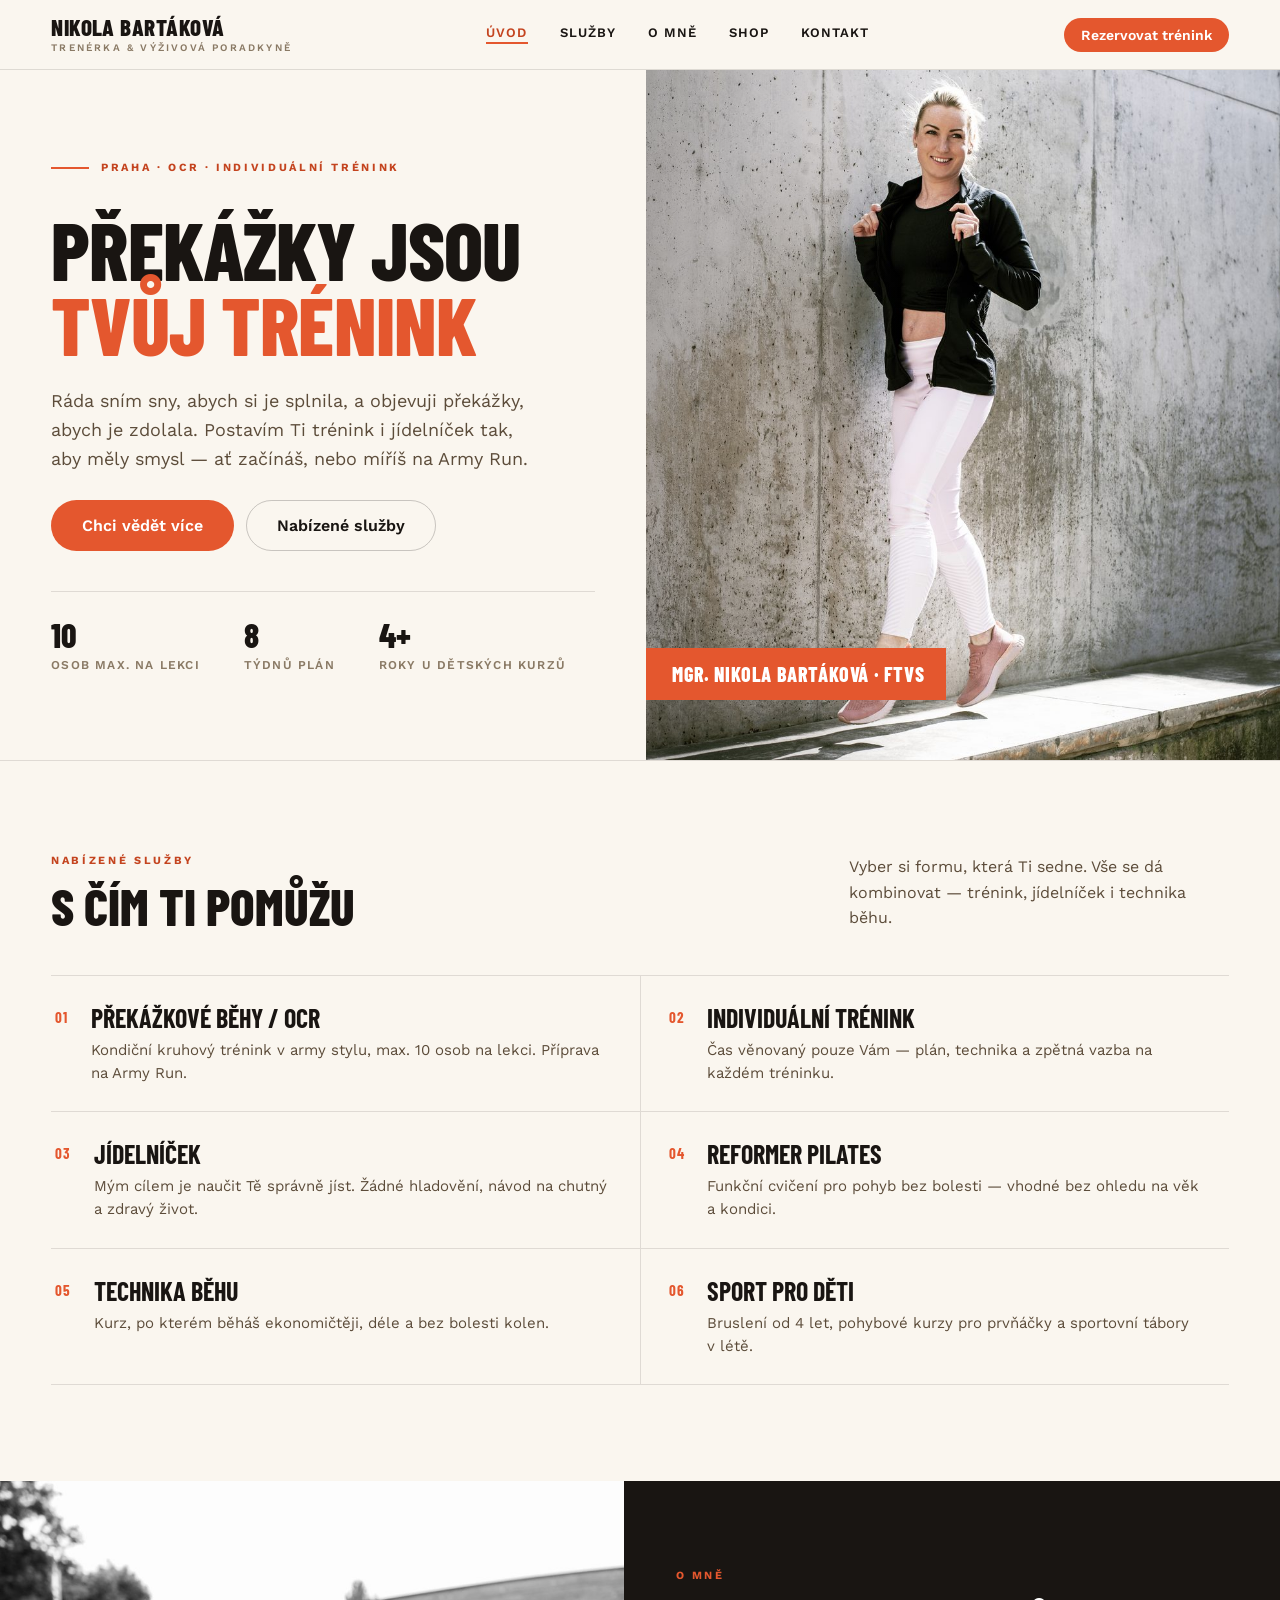
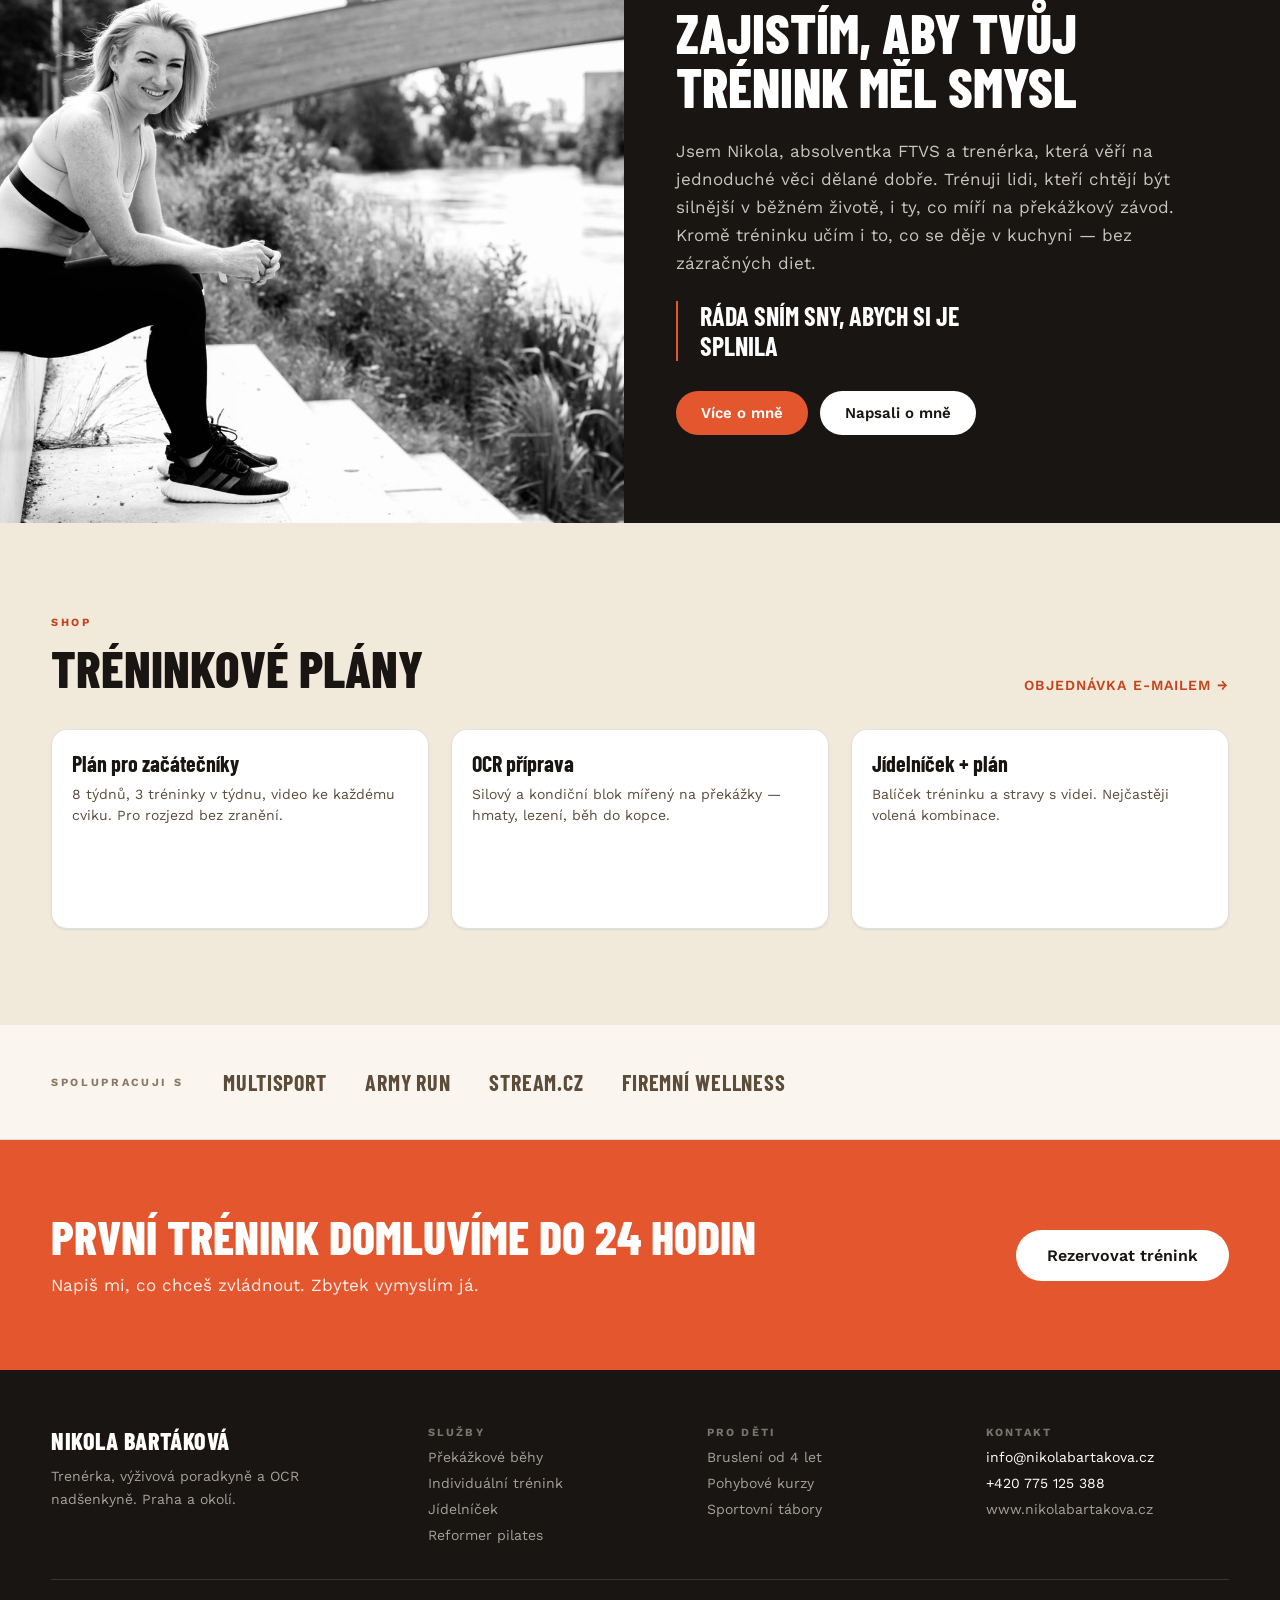
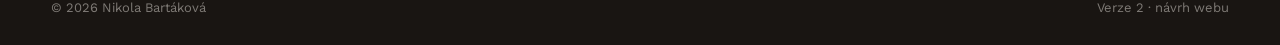
==== nikola/index.html @ 031eb342 "Add Nikola Bartáková website v2 landing page Codes the "Website v2" design from the Nikola Bartáková" ====
<!DOCTYPE html>
<html lang="cs">
  <head>
    <meta charset="utf-8" />
    <meta name="viewport" content="width=device-width, initial-scale=1" />
    <title>Nikola Bartáková — trenérka &amp; výživová poradkyně</title>
    <meta
      name="description"
      content="Trenérka a výživová poradkyně z Prahy. Individuální trénink, překážkové běhy (OCR), jídelníček, reformer pilates, technika běhu a sport pro děti."
    />
    <meta name="theme-color" content="#faf6ef" />

    <meta property="og:type" content="website" />
    <meta
      property="og:title"
      content="Nikola Bartáková — trenérka &amp; výživová poradkyně"
    />
    <meta
      property="og:description"
      content="Překážky jsou tvůj trénink. Postavím Ti trénink i jídelníček tak, aby měly smysl."
    />
    <meta property="og:image" content="images/hero.jpg" />
    <meta property="og:locale" content="cs_CZ" />

    <link
      rel="icon"
      href="data:image/svg+xml,%3Csvg xmlns='http://www.w3.org/2000/svg' viewBox='0 0 100 100'%3E%3Crect width='100' height='100' fill='%23faf6ef'/%3E%3Ctext x='50' y='62' text-anchor='middle' font-family='sans-serif' font-weight='800' font-size='34' fill='%23e4572e'%3ENB%3C/text%3E%3C/svg%3E"
    />

    <link rel="preconnect" href="https://fonts.googleapis.com" />
    <link rel="preconnect" href="https://fonts.gstatic.com" crossorigin />
    <link
      rel="stylesheet"
      href="https://fonts.googleapis.com/css2?family=Barlow+Condensed:wght@600;700;800&amp;family=Work+Sans:wght@400;500;600;700&amp;display=swap"
    />
    <link rel="stylesheet" href="styles.css" />
  </head>
  <body>
    <a class="skip-link" href="#obsah">Přeskočit na obsah</a>

    <header class="site-header">
      <a class="brand" href="#uvod">
        <span class="brand__name">Nikola Bartáková</span>
        <span class="brand__role">Trenérka &amp; výživová poradkyně</span>
      </a>

      <button
        class="nav-toggle"
        type="button"
        aria-expanded="false"
        aria-controls="hlavni-navigace"
      >
        <span></span>
        <span></span>
        <span></span>
        <span class="visually-hidden">Menu</span>
      </button>

      <nav class="main-nav" id="hlavni-navigace" aria-label="Hlavní navigace">
        <a href="#uvod" class="is-active">Úvod</a>
        <a href="#sluzby">Služby</a>
        <a href="#o-mne">O mně</a>
        <a href="#shop">Shop</a>
        <a href="#kontakt">Kontakt</a>
      </nav>

      <a class="btn btn--primary btn--sm" href="mailto:info@nikolabartakova.cz?subject=Rezervace%20tréninku"
        >Rezervovat trénink</a
      >
    </header>

    <main id="obsah">
      <section class="hero" id="uvod">
        <div class="hero__content">
          <p class="hero__kicker eyebrow">Praha · OCR · individuální trénink</p>

          <h1 class="hero__title">
            Překážky jsou<br /><em>tvůj trénink</em>
          </h1>

          <p class="hero__lead">
            Ráda sním sny, abych si je splnila, a objevuji překážky, abych je
            zdolala. Postavím Ti trénink i jídelníček tak, aby měly smysl — ať
            začínáš, nebo míříš na Army Run.
          </p>

          <div class="hero__actions">
            <a class="btn btn--primary btn--lg" href="#sluzby">Chci vědět více</a>
            <a class="btn btn--secondary btn--lg" href="#sluzby">Nabízené služby</a>
          </div>

          <ul class="hero__stats">
            <li class="stat">
              <span class="stat__value">10</span>
              <span class="stat__label">osob max. na lekci</span>
            </li>
            <li class="stat">
              <span class="stat__value">8</span>
              <span class="stat__label">týdnů plán</span>
            </li>
            <li class="stat">
              <span class="stat__value">4+</span>
              <span class="stat__label">roky u dětských kurzů</span>
            </li>
          </ul>
        </div>

        <div class="hero__media">
          <img
            src="images/hero.jpg"
            alt="Nikola Bartáková ve sportovním oblečení opřená o betonovou zeď"
            width="1600"
            height="1068"
            fetchpriority="high"
          />
          <p class="hero__badge">Mgr. Nikola Bartáková · FTVS</p>
        </div>
      </section>

      <section class="services" id="sluzby">
        <div class="section-head">
          <div>
            <span class="eyebrow">Nabízené služby</span>
            <h2 class="section-title">S čím Ti pomůžu</h2>
          </div>
          <p class="section-head__note">
            Vyber si formu, která Ti sedne. Vše se dá kombinovat — trénink,
            jídelníček i technika běhu.
          </p>
        </div>

        <div class="services__grid">
          <article class="service">
            <span class="service__number" aria-hidden="true">01</span>
            <div>
              <h3 class="service__title">Překážkové běhy / OCR</h3>
              <p class="service__desc">
                Kondiční kruhový trénink v army stylu, max. 10 osob na lekci.
                Příprava na Army Run.
              </p>
            </div>
          </article>

          <article class="service">
            <span class="service__number" aria-hidden="true">02</span>
            <div>
              <h3 class="service__title">Individuální trénink</h3>
              <p class="service__desc">
                Čas věnovaný pouze Vám — plán, technika a zpětná vazba na každém
                tréninku.
              </p>
            </div>
          </article>

          <article class="service">
            <span class="service__number" aria-hidden="true">03</span>
            <div>
              <h3 class="service__title">Jídelníček</h3>
              <p class="service__desc">
                Mým cílem je naučit Tě správně jíst. Žádné hladovění, návod na
                chutný a zdravý život.
              </p>
            </div>
          </article>

          <article class="service">
            <span class="service__number" aria-hidden="true">04</span>
            <div>
              <h3 class="service__title">Reformer pilates</h3>
              <p class="service__desc">
                Funkční cvičení pro pohyb bez bolesti — vhodné bez ohledu na věk
                a kondici.
              </p>
            </div>
          </article>

          <article class="service">
            <span class="service__number" aria-hidden="true">05</span>
            <div>
              <h3 class="service__title">Technika běhu</h3>
              <p class="service__desc">
                Kurz, po kterém běháš ekonomičtěji, déle a bez bolesti kolen.
              </p>
            </div>
          </article>

          <article class="service">
            <span class="service__number" aria-hidden="true">06</span>
            <div>
              <h3 class="service__title">Sport pro děti</h3>
              <p class="service__desc">
                Bruslení od 4 let, pohybové kurzy pro prvňáčky a sportovní
                tábory v létě.
              </p>
            </div>
          </article>
        </div>
      </section>

      <section class="about" id="o-mne">
        <div class="about__media">
          <img
            src="images/about.jpg"
            alt="Nikola Bartáková sedící na břehu řeky"
            width="1600"
            height="1067"
            loading="lazy"
          />
        </div>

        <div class="about__content">
          <span class="eyebrow">O mně</span>
          <h2 class="about__title">Zajistím, aby Tvůj trénink měl smysl</h2>
          <p class="about__text">
            Jsem Nikola, absolventka FTVS a trenérka, která věří na jednoduché
            věci dělané dobře. Trénuji lidi, kteří chtějí být silnější v běžném
            životě, i ty, co míří na překážkový závod. Kromě tréninku učím i to,
            co se děje v kuchyni — bez zázračných diet.
          </p>
          <blockquote class="about__quote">
            Ráda sním sny, abych si je splnila
          </blockquote>
          <div class="about__actions">
            <a class="btn btn--primary btn--md" href="#kontakt">Více o mně</a>
            <a class="btn btn--inverse btn--md" href="#kontakt">Napsali o mně</a>
          </div>
        </div>
      </section>

      <section class="shop" id="shop">
        <div class="section-head">
          <div>
            <span class="eyebrow">Shop</span>
            <h2 class="section-title">Tréninkové plány</h2>
          </div>
          <a
            class="shop__link"
            href="mailto:info@nikolabartakova.cz?subject=Objednávka%20tréninkového%20plánu"
            >Objednávka e-mailem →</a
          >
        </div>

        <div class="shop__grid">
          <article class="card">
            <h3 class="card__title">Plán pro začátečníky</h3>
            <p class="card__desc">
              8 týdnů, 3 tréninky v týdnu, video ke každému cviku. Pro rozjezd
              bez zranění.
            </p>
          </article>

          <article class="card">
            <h3 class="card__title">OCR příprava</h3>
            <p class="card__desc">
              Silový a kondiční blok mířený na překážky — hmaty, lezení, běh do
              kopce.
            </p>
          </article>

          <article class="card">
            <h3 class="card__title">Jídelníček + plán</h3>
            <p class="card__desc">
              Balíček tréninku a stravy s videi. Nejčastěji volená kombinace.
            </p>
          </article>
        </div>
      </section>

      <section class="partners" aria-label="Spolupráce">
        <span class="eyebrow">Spolupracuji s</span>
        <ul class="partners__list">
          <li>Multisport</li>
          <li>Army Run</li>
          <li>Stream.cz</li>
          <li>Firemní wellness</li>
        </ul>
      </section>

      <section class="cta" id="kontakt">
        <div>
          <h2 class="cta__title">První trénink domluvíme do 24 hodin</h2>
          <p class="cta__text">
            Napiš mi, co chceš zvládnout. Zbytek vymyslím já.
          </p>
        </div>
        <a
          class="btn btn--inverse btn--lg"
          href="mailto:info@nikolabartakova.cz?subject=Rezervace%20tréninku"
          >Rezervovat trénink</a
        >
      </section>
    </main>

    <footer class="site-footer">
      <div class="site-footer__top">
        <div>
          <div class="site-footer__brand">Nikola Bartáková</div>
          <p class="site-footer__tagline">
            Trenérka, výživová poradkyně a OCR nadšenkyně. Praha a okolí.
          </p>
        </div>

        <div class="site-footer__col">
          <h3>Služby</h3>
          <ul>
            <li><a href="#sluzby">Překážkové běhy</a></li>
            <li><a href="#sluzby">Individuální trénink</a></li>
            <li><a href="#sluzby">Jídelníček</a></li>
            <li><a href="#sluzby">Reformer pilates</a></li>
          </ul>
        </div>

        <div class="site-footer__col">
          <h3>Pro děti</h3>
          <ul>
            <li><a href="#sluzby">Bruslení od 4 let</a></li>
            <li><a href="#sluzby">Pohybové kurzy</a></li>
            <li><a href="#sluzby">Sportovní tábory</a></li>
          </ul>
        </div>

        <div class="site-footer__col">
          <h3>Kontakt</h3>
          <ul>
            <li>
              <a class="is-strong" href="mailto:info@nikolabartakova.cz"
                >info@nikolabartakova.cz</a
              >
            </li>
            <li>
              <a class="is-strong" href="tel:+420775125388">+420 775 125 388</a>
            </li>
            <li>
              <a href="https://www.nikolabartakova.cz"
                >www.nikolabartakova.cz</a
              >
            </li>
          </ul>
        </div>
      </div>

      <div class="site-footer__bottom">
        <span>© 2026 Nikola Bartáková</span>
        <span>Verze 2 · návrh webu</span>
      </div>
    </footer>

    <script>
      // Mobilní menu
      const toggle = document.querySelector(".nav-toggle");
      const nav = document.querySelector(".main-nav");

      toggle.addEventListener("click", () => {
        const open = toggle.getAttribute("aria-expanded") === "true";
        toggle.setAttribute("aria-expanded", String(!open));
        nav.classList.toggle("is-open", !open);
      });

      // Po kliknutí na odkaz menu zavřeme
      nav.addEventListener("click", (e) => {
        if (e.target.tagName === "A") {
          toggle.setAttribute("aria-expanded", "false");
          nav.classList.remove("is-open");
        }
      });

      // Zvýraznění aktivní položky navigace podle scrollu
      const links = Array.from(nav.querySelectorAll("a"));
      const sections = links
        .map((link) => document.querySelector(link.getAttribute("href")))
        .filter(Boolean);

      if ("IntersectionObserver" in window && sections.length) {
        const observer = new IntersectionObserver(
          (entries) => {
            entries.forEach((entry) => {
              if (!entry.isIntersecting) return;
              links.forEach((link) =>
                link.classList.toggle(
                  "is-active",
                  link.getAttribute("href") === "#" + entry.target.id
                )
              );
            });
          },
          { rootMargin: "-45% 0px -50% 0px" }
        );

        sections.forEach((section) => observer.observe(section));
      }
    </script>
  </body>
</html>
---- nikola/styles.css ----
/* ==========================================================================
   Nikola Bartáková — Website v2
   Design tokens převzaté z design systému "Nikola Bartáková Design System"
   ========================================================================== */

/* --- Tokens: barvy ------------------------------------------------------ */
:root {
  /* base palette */
  --ink-950: #191512;
  --ink-800: #33291f;
  --ink-600: #5c4c3a;
  --sand-100: #faf6ef;
  --sand-200: #f1e9d9;
  --sand-300: #e4d7bd;
  --ember-500: #e4572e;
  --ember-600: #c4441f;
  --ember-700: #9e3417;
  --ember-100: #fdeae1;
  --moss-500: #5f7350;
  --moss-600: #48583a;
  --moss-100: #e9efe2;
  --gold-500: #c99a3c;
  --gold-100: #f8ecd2;
  --white: #ffffff;
  --success: #4d7c3f;
  --danger: #b8402a;
  --warning: #c9862f;

  /* semantic aliases */
  --bg-page: var(--sand-100);
  --bg-page-alt: var(--sand-200);
  --bg-inverse: var(--ink-950);
  --surface-card: var(--white);
  --surface-card-alt: var(--sand-200);
  --surface-sunken: var(--sand-300);
  --text-primary: var(--ink-950);
  --text-secondary: var(--ink-600);
  --text-inverse: var(--sand-100);
  --text-muted: #8a7a65;
  --border-default: rgba(25, 21, 18, 0.12);
  --border-strong: rgba(25, 21, 18, 0.22);
  --accent-primary: var(--ember-500);
  --accent-primary-hover: var(--ember-600);
  --accent-primary-active: var(--ember-700);
  --accent-secondary: var(--moss-500);
  --accent-tertiary: var(--gold-500);
  --focus-ring: var(--ember-500);
}

/* --- Tokens: typografie ------------------------------------------------- */
:root {
  --font-display: "Barlow Condensed", system-ui, sans-serif;
  --font-body: "Work Sans", system-ui, sans-serif;

  --text-display-xl: 5rem;
  --text-display-l: 3.4rem;
  --text-display-m: 2.4rem;
  --text-heading-l: 1.75rem;
  --text-heading-m: 1.375rem;
  --text-heading-s: 1.125rem;
  --text-body-l: 1.125rem;
  --text-body-m: 1rem;
  --text-body-s: 0.875rem;
  --text-caption: 0.75rem;

  --lh-tight: 1.05;
  --lh-snug: 1.25;
  --lh-normal: 1.5;
  --lh-relaxed: 1.65;

  --tracking-display: 0.01em;
  --tracking-caps: 0.08em;
}

/* --- Tokens: spacing ---------------------------------------------------- */
:root {
  --space-1: 4px;
  --space-2: 8px;
  --space-3: 12px;
  --space-4: 16px;
  --space-5: 20px;
  --space-6: 24px;
  --space-8: 32px;
  --space-10: 40px;
  --space-12: 48px;
  --space-16: 64px;
  --space-20: 80px;
  --space-24: 96px;
  --space-32: 128px;

  --container-max: 1200px;
  --radius-s: 6px;
  --radius-m: 10px;
  --radius-l: 16px;
  --radius-pill: 999px;
}

/* --- Tokens: efekty ----------------------------------------------------- */
:root {
  --shadow-s: 0 1px 2px rgba(25, 21, 18, 0.08);
  --shadow-m: 0 4px 16px rgba(25, 21, 18, 0.1);
  --shadow-l: 0 12px 32px rgba(25, 21, 18, 0.14);
  --shadow-inset: inset 0 1px 3px rgba(25, 21, 18, 0.12);

  --ease-standard: cubic-bezier(0.4, 0, 0.2, 1);
  --ease-out: cubic-bezier(0.16, 1, 0.3, 1);
  --duration-fast: 120ms;
  --duration-normal: 200ms;
  --duration-slow: 320ms;

  /* vodorovné odsazení sekcí — v návrhu 56px, fluidně na malých displejích */
  --page-x: clamp(20px, 4vw, 56px);
}

/* --- Base --------------------------------------------------------------- */
*,
*::before,
*::after {
  box-sizing: border-box;
}

html {
  scroll-behavior: smooth;
  /* aby kotvy neskončily pod sticky hlavičkou */
  scroll-padding-top: 88px;
}

body {
  margin: 0;
  font-family: var(--font-body);
  color: var(--text-primary);
  background: var(--bg-page);
  overflow-x: hidden;
  -webkit-font-smoothing: antialiased;
}

img {
  max-width: 100%;
  display: block;
}

a {
  color: var(--accent-primary-hover);
  text-decoration: none;
}

a:hover {
  color: var(--accent-primary-active);
}

:focus-visible {
  outline: 2px solid var(--focus-ring);
  outline-offset: 3px;
  border-radius: var(--radius-s);
}

.skip-link {
  position: absolute;
  left: -9999px;
  top: 0;
  z-index: 100;
  background: var(--ember-500);
  color: #fff;
  padding: 10px 18px;
  font-size: var(--text-body-s);
  font-weight: 600;
}

.skip-link:focus {
  left: var(--page-x);
  top: 10px;
  color: #fff;
}

.visually-hidden {
  position: absolute;
  width: 1px;
  height: 1px;
  padding: 0;
  margin: -1px;
  overflow: hidden;
  clip: rect(0 0 0 0);
  white-space: nowrap;
  border: 0;
}

/* --- Opakující se typografické prvky ------------------------------------ */
.eyebrow {
  font-size: 11px;
  font-weight: 700;
  letter-spacing: 0.24em;
  text-transform: uppercase;
  color: var(--ember-600);
}

.section-title {
  font-family: var(--font-display);
  font-weight: 800;
  line-height: 1;
  text-transform: uppercase;
  margin: 12px 0 0;
  font-size: clamp(2.1rem, 4.4vw, 3.2rem);
}

.section-head {
  display: flex;
  align-items: flex-end;
  justify-content: space-between;
  gap: 32px;
  margin-bottom: 44px;
}

.section-head__note {
  font-size: 16px;
  line-height: 1.6;
  color: var(--text-secondary);
  max-width: 38ch;
  margin: 0;
}

/* --- Tlačítka (DS komponenta Button) ------------------------------------ */
.btn {
  font-family: var(--font-body);
  font-weight: 600;
  border-radius: var(--radius-pill);
  border: 1.5px solid transparent;
  cursor: pointer;
  display: inline-flex;
  align-items: center;
  justify-content: center;
  gap: 8px;
  text-align: center;
  transition: background var(--duration-fast) var(--ease-standard),
    color var(--duration-fast) var(--ease-standard),
    transform var(--duration-fast) var(--ease-standard);
}

.btn--sm {
  padding: 8px 16px;
  font-size: 14px;
}

.btn--md {
  padding: 12px 24px;
  font-size: 15px;
}

.btn--lg {
  padding: 15px 30px;
  font-size: 16px;
}

.btn--primary {
  background: var(--accent-primary);
  color: #fff;
}

.btn--primary:hover {
  background: var(--accent-primary-hover);
  color: #fff;
}

.btn--secondary {
  background: transparent;
  color: var(--text-primary);
  border-color: var(--border-strong);
}

.btn--secondary:hover {
  background: var(--sand-200);
  color: var(--text-primary);
}

.btn--ghost {
  background: transparent;
  color: var(--accent-primary-hover);
}

.btn--ghost:hover {
  background: var(--ember-100);
}

.btn--inverse {
  background: #fff;
  color: var(--ink-950);
}

.btn--inverse:hover {
  background: var(--sand-200);
  color: var(--ink-950);
}

/* --- Hlavička ----------------------------------------------------------- */
.site-header {
  position: sticky;
  top: 0;
  z-index: 30;
  background: rgba(250, 246, 239, 0.92);
  backdrop-filter: blur(8px);
  border-bottom: 1px solid var(--border-default);
  display: flex;
  align-items: center;
  justify-content: space-between;
  gap: 24px;
  padding: 16px var(--page-x);
}

.brand {
  display: flex;
  flex-direction: column;
  line-height: 1;
  color: var(--text-primary);
}

.brand:hover {
  color: var(--text-primary);
}

.brand__name {
  font-family: var(--font-display);
  font-weight: 800;
  font-size: 23px;
  text-transform: uppercase;
  letter-spacing: 0.02em;
}

.brand__role {
  font-size: 10px;
  font-weight: 600;
  letter-spacing: 0.22em;
  text-transform: uppercase;
  color: var(--text-muted);
  margin-top: 4px;
}

.main-nav {
  display: flex;
  gap: 32px;
  align-items: center;
}

.main-nav a {
  font-size: 13px;
  font-weight: 600;
  text-transform: uppercase;
  letter-spacing: 0.08em;
  color: var(--text-primary);
  border-bottom: 2px solid transparent;
  padding-bottom: 2px;
  transition: color var(--duration-fast) var(--ease-standard),
    border-color var(--duration-fast) var(--ease-standard);
}

.main-nav a:hover,
.main-nav a.is-active {
  color: var(--ember-600);
  border-bottom-color: var(--ember-500);
}

.nav-toggle {
  display: none;
  flex-direction: column;
  justify-content: center;
  gap: 5px;
  width: 42px;
  height: 36px;
  padding: 0;
  background: transparent;
  border: 1.5px solid var(--border-strong);
  border-radius: var(--radius-s);
  cursor: pointer;
}

.nav-toggle span {
  display: block;
  width: 18px;
  height: 2px;
  margin: 0 auto;
  background: var(--text-primary);
  transition: transform var(--duration-fast) var(--ease-standard),
    opacity var(--duration-fast) var(--ease-standard);
}

.nav-toggle[aria-expanded="true"] span:nth-child(1) {
  transform: translateY(7px) rotate(45deg);
}

.nav-toggle[aria-expanded="true"] span:nth-child(2) {
  opacity: 0;
}

.nav-toggle[aria-expanded="true"] span:nth-child(3) {
  transform: translateY(-7px) rotate(-45deg);
}

/* --- Hero --------------------------------------------------------------- */
.hero {
  display: grid;
  grid-template-columns: 1.02fr 1fr;
  align-items: stretch;
  min-height: 660px;
  border-bottom: 1px solid var(--border-default);
}

.hero__content {
  display: flex;
  flex-direction: column;
  justify-content: center;
  gap: 26px;
  padding: 80px var(--page-x) 88px;
}

.hero__kicker {
  display: flex;
  align-items: center;
  gap: 12px;
}

.hero__kicker::before {
  content: "";
  width: 38px;
  height: 2px;
  background: var(--ember-500);
  flex: none;
}

.hero__title {
  font-family: var(--font-display);
  font-weight: 800;
  font-size: clamp(2.6rem, 6.4vw, 5.1rem);
  line-height: 0.92;
  letter-spacing: -0.01em;
  text-transform: uppercase;
  margin: 0;
  text-wrap: balance;
}

.hero__title em {
  font-style: normal;
  color: var(--ember-500);
}

.hero__lead {
  font-size: 18px;
  line-height: 1.6;
  color: var(--text-secondary);
  max-width: 44ch;
  margin: 0;
  text-wrap: pretty;
}

.hero__actions {
  display: flex;
  gap: 12px;
  flex-wrap: wrap;
}

.hero__stats {
  display: grid;
  grid-template-columns: repeat(3, max-content);
  gap: 44px;
  margin: 14px 0 0;
  padding: 26px 0 0;
  border-top: 1px solid var(--border-default);
  list-style: none;
}

.stat__value {
  display: block;
  font-family: var(--font-display);
  font-weight: 800;
  font-size: 34px;
  line-height: 1;
}

.stat__label {
  display: block;
  font-size: 12px;
  font-weight: 600;
  letter-spacing: 0.1em;
  text-transform: uppercase;
  color: var(--text-muted);
  margin-top: 6px;
}

.hero__media {
  position: relative;
  background: var(--ink-950);
  overflow: hidden;
}

.hero__media img {
  position: absolute;
  inset: 0;
  width: 100%;
  height: 100%;
  object-fit: cover;
  object-position: 62% 40%;
}

.hero__media::after {
  content: "";
  position: absolute;
  inset: 0;
  background: linear-gradient(
    90deg,
    rgba(25, 21, 18, 0.28),
    rgba(25, 21, 18, 0) 42%
  );
}

.hero__badge {
  position: absolute;
  left: 0;
  bottom: 40px;
  z-index: 1;
  background: var(--ember-500);
  color: #fff;
  padding: 14px 22px 14px 26px;
  font-family: var(--font-display);
  font-weight: 800;
  font-size: 20px;
  text-transform: uppercase;
  letter-spacing: 0.03em;
}

/* --- Služby ------------------------------------------------------------- */
.services {
  padding: 88px var(--page-x) 96px;
}

.services__grid {
  display: grid;
  grid-template-columns: repeat(2, 1fr);
  border-top: 1px solid var(--border-default);
}

.service {
  display: flex;
  gap: 22px;
  padding: 26px 28px 26px 4px;
  border-bottom: 1px solid var(--border-default);
  transition: background var(--duration-normal) var(--ease-standard);
}

.service:hover {
  background: var(--sand-200);
}

/* druhý sloupec má dělicí linku vlevo */
.services__grid .service:nth-child(even) {
  border-left: 1px solid var(--border-default);
  padding-left: 28px;
}

.service__number {
  font-family: var(--font-display);
  font-weight: 700;
  font-size: 15px;
  color: var(--ember-500);
  letter-spacing: 0.08em;
  padding-top: 6px;
}

.service__title {
  font-family: var(--font-display);
  font-weight: 700;
  font-size: 26px;
  text-transform: uppercase;
  margin: 0;
}

.service__desc {
  font-size: 15px;
  line-height: 1.55;
  color: var(--text-secondary);
  margin: 6px 0 0;
}

/* --- O mně -------------------------------------------------------------- */
.about {
  background: var(--ink-950);
  color: var(--text-inverse);
  display: grid;
  grid-template-columns: 1fr 1.05fr;
  align-items: stretch;
}

.about__media {
  position: relative;
  min-height: 560px;
  overflow: hidden;
}

.about__media img {
  position: absolute;
  inset: 0;
  width: 100%;
  height: 100%;
  object-fit: cover;
  object-position: 30% 45%;
}

.about__content {
  display: flex;
  flex-direction: column;
  justify-content: center;
  gap: 24px;
  padding: 88px var(--page-x);
}

.about .eyebrow {
  color: var(--ember-500);
}

.about__title {
  font-family: var(--font-display);
  font-weight: 800;
  font-size: clamp(2.1rem, 4.6vw, 3.4rem);
  line-height: 0.98;
  text-transform: uppercase;
  margin: 0;
  color: #fff;
}

.about__text {
  font-size: 17px;
  line-height: 1.65;
  color: rgba(250, 246, 239, 0.78);
  max-width: 52ch;
  margin: 0;
  text-wrap: pretty;
}

.about__quote {
  margin: 0;
  padding-left: 22px;
  border-left: 2px solid var(--ember-500);
  font-family: var(--font-display);
  font-weight: 700;
  font-size: 26px;
  line-height: 1.15;
  text-transform: uppercase;
  color: #fff;
  max-width: 26ch;
}

.about__actions {
  display: flex;
  gap: 12px;
  margin-top: 6px;
  flex-wrap: wrap;
}

/* --- Shop --------------------------------------------------------------- */
.shop {
  padding: 88px var(--page-x) 96px;
  background: var(--sand-200);
}

.shop .section-head {
  margin-bottom: 36px;
}

.shop__link {
  font-size: 14px;
  font-weight: 600;
  color: var(--ember-600);
  text-transform: uppercase;
  letter-spacing: 0.08em;
  white-space: nowrap;
}

.shop__grid {
  display: grid;
  grid-template-columns: repeat(3, 1fr);
  gap: 22px;
}

/* DS komponenta Card */
.card {
  background: var(--surface-card);
  border-radius: var(--radius-l);
  overflow: hidden;
  border: 1px solid var(--border-default);
  box-shadow: var(--shadow-s);
  display: flex;
  flex-direction: column;
  min-height: 200px;
  padding: var(--space-5);
  gap: 8px;
  transition: box-shadow var(--duration-normal) var(--ease-out),
    transform var(--duration-normal) var(--ease-out);
}

.card:hover {
  box-shadow: var(--shadow-l);
  transform: translateY(-2px);
}

.card__title {
  font-family: var(--font-display);
  font-weight: 700;
  font-size: var(--text-heading-m);
  color: var(--text-primary);
  margin: 0;
}

.card__desc {
  font-family: var(--font-body);
  font-size: var(--text-body-s);
  color: var(--text-secondary);
  line-height: var(--lh-normal);
  flex: 1;
  margin: 0;
}

/* --- Spolupráce --------------------------------------------------------- */
.partners {
  padding: 44px var(--page-x);
  border-bottom: 1px solid var(--border-default);
  display: flex;
  align-items: center;
  gap: 40px;
  flex-wrap: wrap;
}

.partners .eyebrow {
  color: var(--text-muted);
}

.partners__list {
  display: flex;
  gap: 38px;
  flex-wrap: wrap;
  font-family: var(--font-display);
  font-weight: 700;
  font-size: 22px;
  text-transform: uppercase;
  color: var(--ink-600);
  letter-spacing: 0.04em;
  list-style: none;
  margin: 0;
  padding: 0;
}

/* --- CTA ---------------------------------------------------------------- */
.cta {
  background: var(--ember-500);
  color: #fff;
  padding: 72px var(--page-x);
  display: flex;
  align-items: center;
  justify-content: space-between;
  gap: 40px;
  flex-wrap: wrap;
}

.cta__title {
  font-family: var(--font-display);
  font-weight: 800;
  font-size: clamp(1.9rem, 4vw, 3rem);
  line-height: 1;
  text-transform: uppercase;
  margin: 0;
}

.cta__text {
  font-size: 17px;
  line-height: 1.55;
  margin: 12px 0 0;
  color: rgba(255, 255, 255, 0.9);
}

/* --- Patička ------------------------------------------------------------ */
.site-footer {
  background: var(--ink-950);
  color: rgba(250, 246, 239, 0.62);
  padding: 56px var(--page-x) 30px;
  font-size: 14px;
}

.site-footer__top {
  display: grid;
  grid-template-columns: 1.4fr 1fr 1fr 1fr;
  gap: 36px;
  padding-bottom: 36px;
  border-bottom: 1px solid rgba(250, 246, 239, 0.14);
}

.site-footer__brand {
  font-family: var(--font-display);
  font-weight: 800;
  font-size: 24px;
  text-transform: uppercase;
  color: #fff;
  letter-spacing: 0.02em;
}

.site-footer__tagline {
  margin: 10px 0 0;
  line-height: 1.6;
  max-width: 34ch;
}

.site-footer__col {
  display: flex;
  flex-direction: column;
  gap: 10px;
}

.site-footer__col h3 {
  font-size: 11px;
  font-weight: 700;
  letter-spacing: 0.2em;
  text-transform: uppercase;
  color: rgba(250, 246, 239, 0.42);
  margin: 0;
}

.site-footer__col ul {
  list-style: none;
  margin: 0;
  padding: 0;
  display: flex;
  flex-direction: column;
  gap: 10px;
}

.site-footer__col a {
  color: inherit;
}

.site-footer__col a:hover {
  color: #fff;
}

.site-footer__col a.is-strong {
  color: #fff;
}

.site-footer__bottom {
  display: flex;
  justify-content: space-between;
  gap: 20px;
  padding-top: 20px;
  font-size: 13px;
  color: rgba(250, 246, 239, 0.45);
  flex-wrap: wrap;
}

/* --- Responzivita ------------------------------------------------------- */
@media (max-width: 1100px) {
  .main-nav {
    gap: 22px;
  }

  .site-footer__top {
    grid-template-columns: 1fr 1fr;
  }
}

@media (max-width: 900px) {
  html {
    scroll-padding-top: 76px;
  }

  /* mobilní navigace */
  .nav-toggle {
    display: flex;
    order: 3;
  }

  .main-nav {
    display: none;
    order: 4;
    width: 100%;
    flex-direction: column;
    align-items: flex-start;
    gap: 4px;
    padding-top: 12px;
    margin-top: 12px;
    border-top: 1px solid var(--border-default);
  }

  .main-nav.is-open {
    display: flex;
  }

  .main-nav a {
    width: 100%;
    padding: 10px 0;
    font-size: 15px;
    border-bottom: none;
    border-left: 2px solid transparent;
    padding-left: 12px;
  }

  .main-nav a:hover,
  .main-nav a.is-active {
    border-bottom-color: transparent;
    border-left-color: var(--ember-500);
  }

  .site-header {
    flex-wrap: wrap;
    padding: 14px var(--page-x);
  }

  .site-header .btn {
    order: 2;
  }

  /* hero pod sebe */
  .hero {
    grid-template-columns: 1fr;
    min-height: 0;
  }

  .hero__content {
    order: 2;
    padding: 48px var(--page-x) 56px;
    gap: 22px;
  }

  .hero__media {
    order: 1;
    min-height: 58vh;
  }

  .hero__stats {
    gap: 28px;
  }

  /* služby do jednoho sloupce */
  .services {
    padding: 56px var(--page-x) 64px;
  }

  .services__grid {
    grid-template-columns: 1fr;
  }

  .services__grid .service:nth-child(even) {
    border-left: none;
    padding-left: 4px;
  }

  .section-head {
    flex-direction: column;
    align-items: flex-start;
    gap: 16px;
    margin-bottom: 32px;
  }

  /* o mně pod sebe */
  .about {
    grid-template-columns: 1fr;
  }

  .about__media {
    min-height: 46vh;
  }

  .about__content {
    padding: 56px var(--page-x) 64px;
  }

  /* shop */
  .shop {
    padding: 56px var(--page-x) 64px;
  }

  .shop__grid {
    grid-template-columns: repeat(auto-fit, minmax(240px, 1fr));
  }

  .cta {
    padding: 56px var(--page-x);
  }
}

@media (max-width: 560px) {
  .hero__stats {
    grid-template-columns: repeat(3, 1fr);
    gap: 16px;
  }

  .stat__value {
    font-size: 28px;
  }

  .stat__label {
    font-size: 11px;
    letter-spacing: 0.06em;
  }

  .hero__actions .btn,
  .about__actions .btn {
    flex: 1 1 100%;
  }

  .hero__badge {
    bottom: 24px;
    font-size: 16px;
    padding: 12px 18px 12px 20px;
  }

  .partners {
    gap: 20px;
  }

  .partners__list {
    gap: 22px;
    font-size: 18px;
  }

  .site-footer__top {
    grid-template-columns: 1fr;
    gap: 28px;
  }
}

/* --- Omezený pohyb ------------------------------------------------------ */
@media (prefers-reduced-motion: reduce) {
  html {
    scroll-behavior: auto;
  }

  *,
  *::before,
  *::after {
    animation-duration: 0.01ms !important;
    animation-iteration-count: 1 !important;
    transition-duration: 0.01ms !important;
  }

  .card:hover {
    transform: none;
  }
}
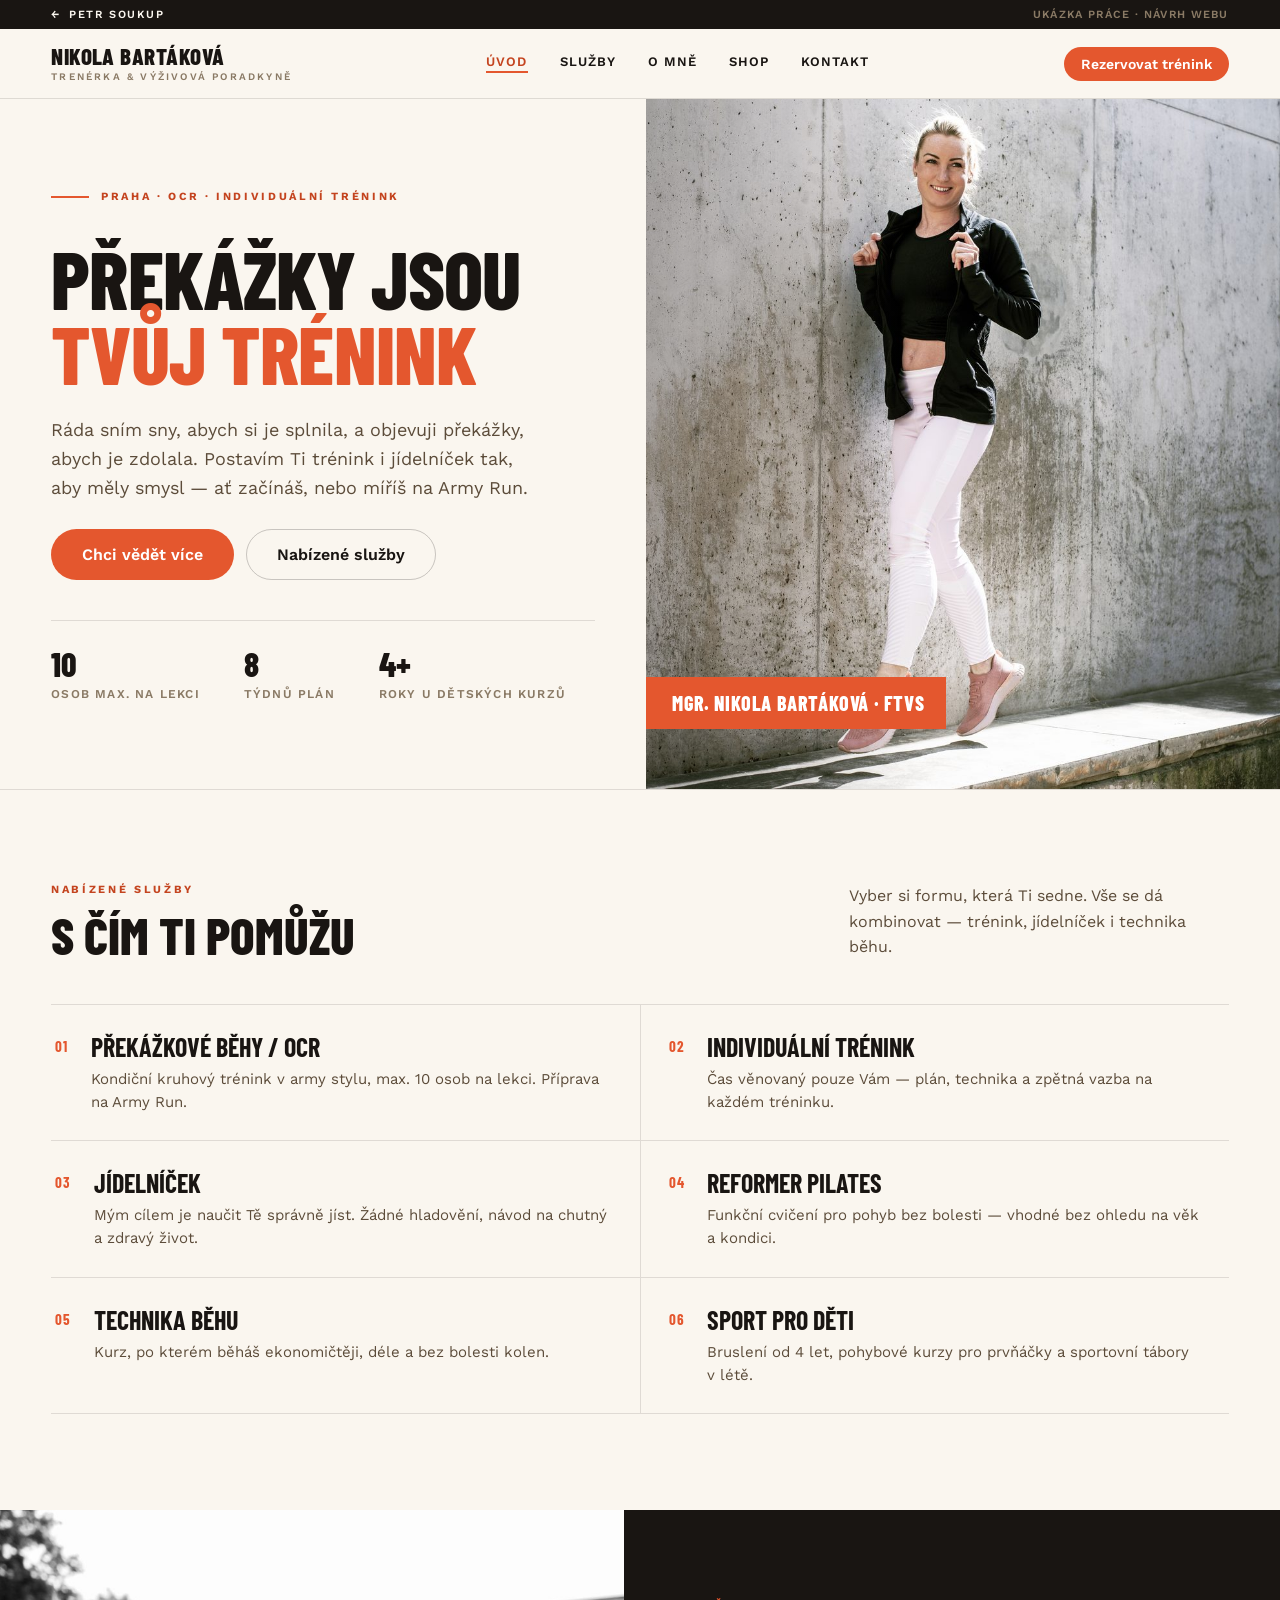
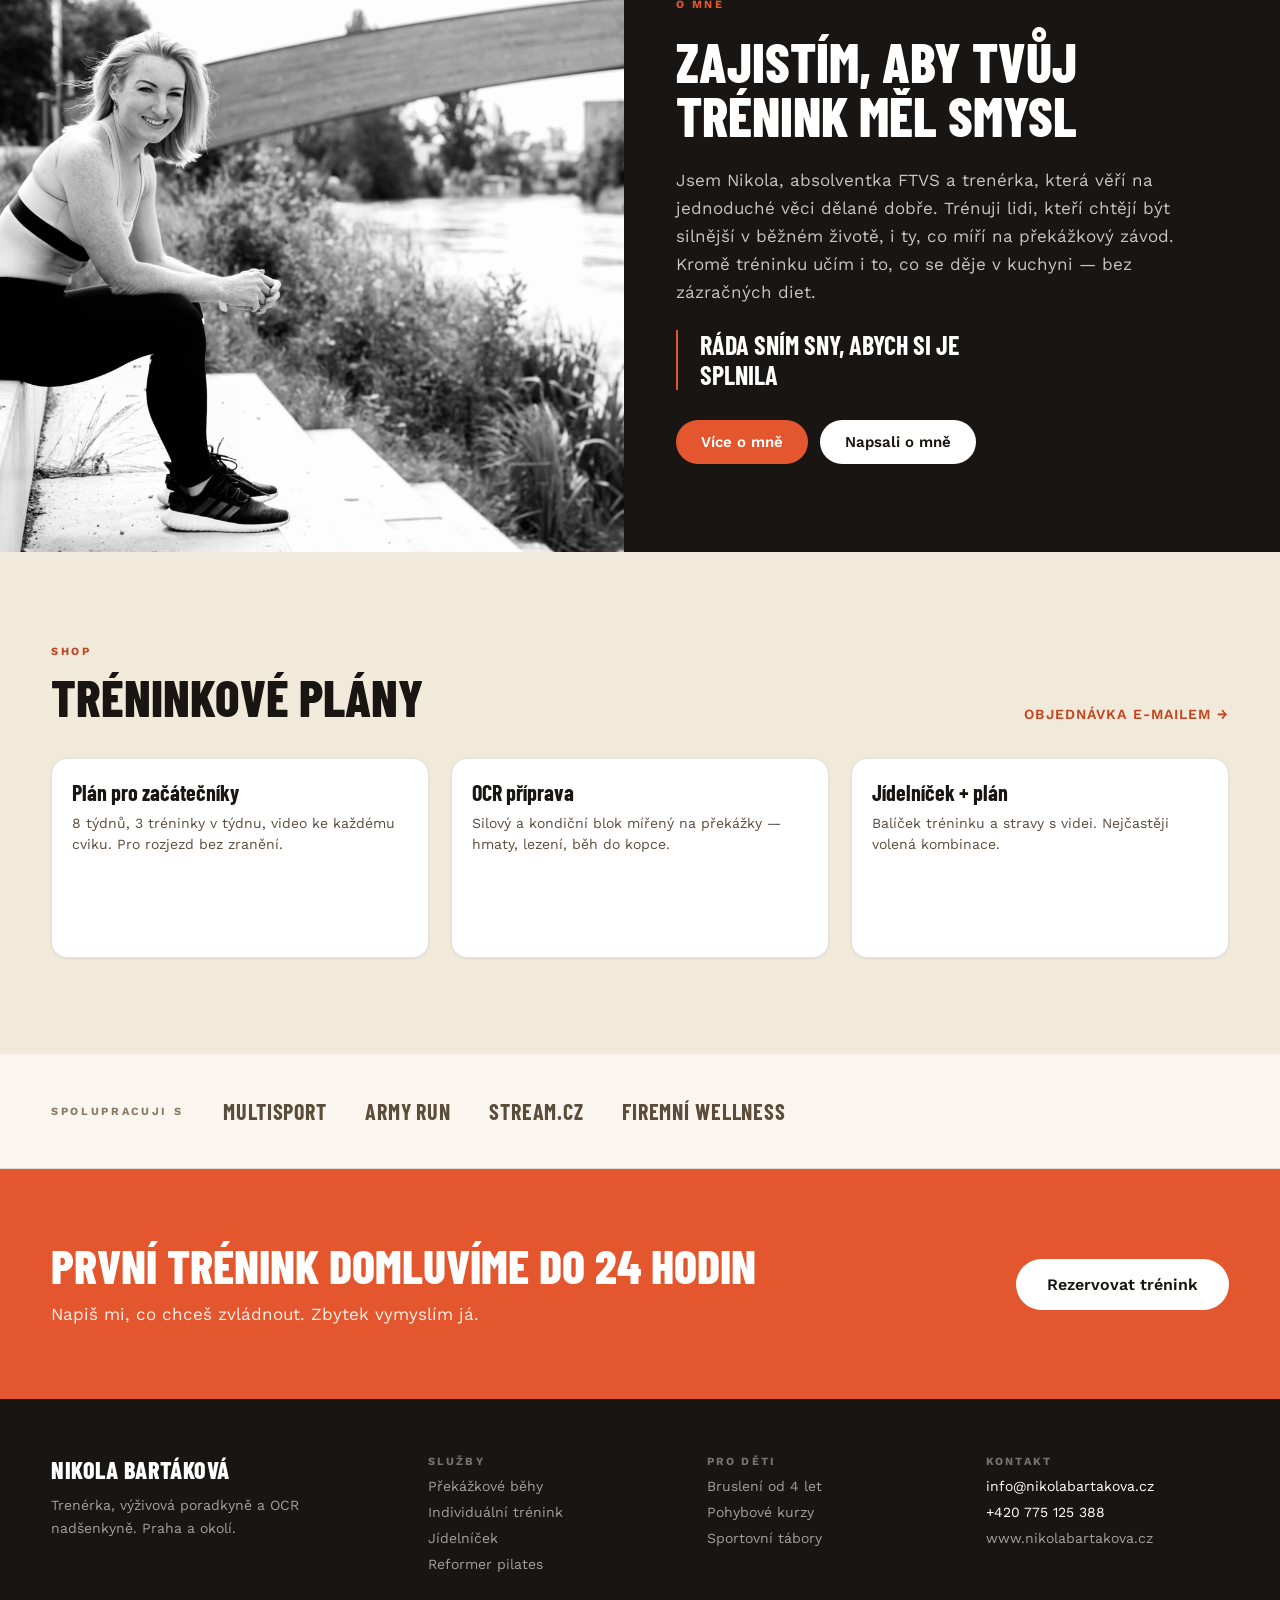
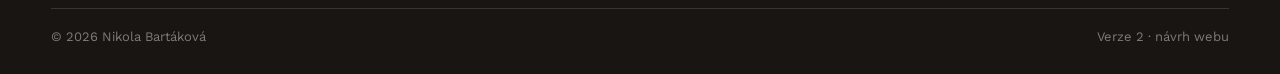
==== commit 9b2307a8: "Sjednotit vzhled webu a prolinkovat stránky Web tvořily tři nesouvisející vrstvy: placeholder homepa" ====
--- a/nikola/index.html
+++ b/nikola/index.html
@@ -33,10 +33,18 @@
       rel="stylesheet"
       href="https://fonts.googleapis.com/css2?family=Barlow+Condensed:wght@600;700;800&amp;family=Work+Sans:wght@400;500;600;700&amp;display=swap"
     />
+    <link rel="stylesheet" href="../assets/site.css" />
     <link rel="stylesheet" href="styles.css" />
   </head>
   <body>
     <a class="skip-link" href="#obsah">Přeskočit na obsah</a>
+
+    <div class="site-frame">
+      <a class="site-frame__back" href="../">
+        <span aria-hidden="true">←</span> Petr Soukup
+      </a>
+      <span class="site-frame__note">Ukázka práce · návrh webu</span>
+    </div>
 
     <header class="site-header">
       <a class="brand" href="#uvod">
--- a/assets/site.css
+++ b/assets/site.css
@@ -0,0 +1,393 @@
+/* ==========================================================================
+   petr-soukup.info — sdílený základ
+   Design tokeny a DS komponenty (Button, Card) převzaté z design systému
+   "Nikola Bartáková Design System". Sdílí je homepage i podstránka /nikola/.
+   Stránkově specifická pravidla patří do vlastního stylu dané stránky.
+   ========================================================================== */
+
+/* --- Tokens: barvy ------------------------------------------------------ */
+:root {
+  /* base palette */
+  --ink-950: #191512;
+  --ink-800: #33291f;
+  --ink-600: #5c4c3a;
+  --sand-100: #faf6ef;
+  --sand-200: #f1e9d9;
+  --sand-300: #e4d7bd;
+  --ember-500: #e4572e;
+  --ember-600: #c4441f;
+  --ember-700: #9e3417;
+  --ember-100: #fdeae1;
+  --moss-500: #5f7350;
+  --moss-600: #48583a;
+  --moss-100: #e9efe2;
+  --gold-500: #c99a3c;
+  --gold-100: #f8ecd2;
+  --white: #ffffff;
+  --success: #4d7c3f;
+  --danger: #b8402a;
+  --warning: #c9862f;
+
+  /* semantic aliases */
+  --bg-page: var(--sand-100);
+  --bg-page-alt: var(--sand-200);
+  --bg-inverse: var(--ink-950);
+  --surface-card: var(--white);
+  --surface-card-alt: var(--sand-200);
+  --surface-sunken: var(--sand-300);
+  --text-primary: var(--ink-950);
+  --text-secondary: var(--ink-600);
+  --text-inverse: var(--sand-100);
+  --text-muted: #8a7a65;
+  --border-default: rgba(25, 21, 18, 0.12);
+  --border-strong: rgba(25, 21, 18, 0.22);
+  --accent-primary: var(--ember-500);
+  --accent-primary-hover: var(--ember-600);
+  --accent-primary-active: var(--ember-700);
+  --accent-secondary: var(--moss-500);
+  --accent-tertiary: var(--gold-500);
+  --focus-ring: var(--ember-500);
+}
+
+/* --- Tokens: typografie ------------------------------------------------- */
+:root {
+  --font-display: "Barlow Condensed", system-ui, sans-serif;
+  --font-body: "Work Sans", system-ui, sans-serif;
+
+  --text-display-xl: 5rem;
+  --text-display-l: 3.4rem;
+  --text-display-m: 2.4rem;
+  --text-heading-l: 1.75rem;
+  --text-heading-m: 1.375rem;
+  --text-heading-s: 1.125rem;
+  --text-body-l: 1.125rem;
+  --text-body-m: 1rem;
+  --text-body-s: 0.875rem;
+  --text-caption: 0.75rem;
+
+  --lh-tight: 1.05;
+  --lh-snug: 1.25;
+  --lh-normal: 1.5;
+  --lh-relaxed: 1.65;
+
+  --tracking-display: 0.01em;
+  --tracking-caps: 0.08em;
+}
+
+/* --- Tokens: spacing ---------------------------------------------------- */
+:root {
+  --space-1: 4px;
+  --space-2: 8px;
+  --space-3: 12px;
+  --space-4: 16px;
+  --space-5: 20px;
+  --space-6: 24px;
+  --space-8: 32px;
+  --space-10: 40px;
+  --space-12: 48px;
+  --space-16: 64px;
+  --space-20: 80px;
+  --space-24: 96px;
+  --space-32: 128px;
+
+  --container-max: 1200px;
+  --radius-s: 6px;
+  --radius-m: 10px;
+  --radius-l: 16px;
+  --radius-pill: 999px;
+}
+
+/* --- Tokens: efekty ----------------------------------------------------- */
+:root {
+  --shadow-s: 0 1px 2px rgba(25, 21, 18, 0.08);
+  --shadow-m: 0 4px 16px rgba(25, 21, 18, 0.1);
+  --shadow-l: 0 12px 32px rgba(25, 21, 18, 0.14);
+  --shadow-inset: inset 0 1px 3px rgba(25, 21, 18, 0.12);
+
+  --ease-standard: cubic-bezier(0.4, 0, 0.2, 1);
+  --ease-out: cubic-bezier(0.16, 1, 0.3, 1);
+  --duration-fast: 120ms;
+  --duration-normal: 200ms;
+  --duration-slow: 320ms;
+
+  /* vodorovné odsazení sekcí — v návrhu 56px, fluidně na malých displejích */
+  --page-x: clamp(20px, 4vw, 56px);
+}
+
+/* --- Base --------------------------------------------------------------- */
+*,
+*::before,
+*::after {
+  box-sizing: border-box;
+}
+
+html {
+  scroll-behavior: smooth;
+  /* aby kotvy neskončily pod sticky hlavičkou */
+  scroll-padding-top: 88px;
+}
+
+body {
+  margin: 0;
+  font-family: var(--font-body);
+  color: var(--text-primary);
+  background: var(--bg-page);
+  overflow-x: hidden;
+  -webkit-font-smoothing: antialiased;
+}
+
+img {
+  max-width: 100%;
+  display: block;
+}
+
+a {
+  color: var(--accent-primary-hover);
+  text-decoration: none;
+}
+
+a:hover {
+  color: var(--accent-primary-active);
+}
+
+:focus-visible {
+  outline: 2px solid var(--focus-ring);
+  outline-offset: 3px;
+  border-radius: var(--radius-s);
+}
+
+.skip-link {
+  position: absolute;
+  left: -9999px;
+  top: 0;
+  z-index: 100;
+  background: var(--ember-500);
+  color: #fff;
+  padding: 10px 18px;
+  font-size: var(--text-body-s);
+  font-weight: 600;
+}
+
+.skip-link:focus {
+  left: var(--page-x);
+  top: 10px;
+  color: #fff;
+}
+
+.visually-hidden {
+  position: absolute;
+  width: 1px;
+  height: 1px;
+  padding: 0;
+  margin: -1px;
+  overflow: hidden;
+  clip: rect(0 0 0 0);
+  white-space: nowrap;
+  border: 0;
+}
+
+/* --- Rám webu (proužek zpět na rozcestník) ------------------------------ */
+.site-frame {
+  display: flex;
+  align-items: center;
+  justify-content: space-between;
+  flex-wrap: wrap;
+  gap: 8px 20px;
+  padding: 8px var(--page-x);
+  background: var(--ink-950);
+  color: var(--text-inverse);
+  font-size: 11px;
+  font-weight: 600;
+  letter-spacing: 0.16em;
+  text-transform: uppercase;
+}
+
+.site-frame__back {
+  display: inline-flex;
+  align-items: center;
+  gap: 8px;
+  color: var(--text-inverse);
+  transition: color var(--duration-fast) var(--ease-standard);
+}
+
+.site-frame__back:hover {
+  color: var(--ember-500);
+}
+
+.site-frame__note {
+  color: var(--text-muted);
+  letter-spacing: 0.12em;
+}
+
+/* --- Opakující se typografické prvky ------------------------------------ */
+.eyebrow {
+  font-size: 11px;
+  font-weight: 700;
+  letter-spacing: 0.24em;
+  text-transform: uppercase;
+  color: var(--ember-600);
+}
+
+.section-title {
+  font-family: var(--font-display);
+  font-weight: 800;
+  line-height: 1;
+  text-transform: uppercase;
+  margin: 12px 0 0;
+  font-size: clamp(2.1rem, 4.4vw, 3.2rem);
+}
+
+.section-head {
+  display: flex;
+  align-items: flex-end;
+  justify-content: space-between;
+  gap: 32px;
+  margin-bottom: 44px;
+}
+
+.section-head__note {
+  font-size: 16px;
+  line-height: 1.6;
+  color: var(--text-secondary);
+  max-width: 38ch;
+  margin: 0;
+}
+
+/* --- Tlačítka (DS komponenta Button) ------------------------------------ */
+.btn {
+  font-family: var(--font-body);
+  font-weight: 600;
+  border-radius: var(--radius-pill);
+  border: 1.5px solid transparent;
+  cursor: pointer;
+  display: inline-flex;
+  align-items: center;
+  justify-content: center;
+  gap: 8px;
+  text-align: center;
+  transition: background var(--duration-fast) var(--ease-standard),
+    color var(--duration-fast) var(--ease-standard),
+    transform var(--duration-fast) var(--ease-standard);
+}
+
+.btn--sm {
+  padding: 8px 16px;
+  font-size: 14px;
+}
+
+.btn--md {
+  padding: 12px 24px;
+  font-size: 15px;
+}
+
+.btn--lg {
+  padding: 15px 30px;
+  font-size: 16px;
+}
+
+.btn--primary {
+  background: var(--accent-primary);
+  color: #fff;
+}
+
+.btn--primary:hover {
+  background: var(--accent-primary-hover);
+  color: #fff;
+}
+
+.btn--secondary {
+  background: transparent;
+  color: var(--text-primary);
+  border-color: var(--border-strong);
+}
+
+.btn--secondary:hover {
+  background: var(--sand-200);
+  color: var(--text-primary);
+}
+
+.btn--ghost {
+  background: transparent;
+  color: var(--accent-primary-hover);
+}
+
+.btn--ghost:hover {
+  background: var(--ember-100);
+}
+
+.btn--inverse {
+  background: #fff;
+  color: var(--ink-950);
+}
+
+.btn--inverse:hover {
+  background: var(--sand-200);
+  color: var(--ink-950);
+}
+
+/* --- Karta (DS komponenta Card) ----------------------------------------- */
+.card {
+  background: var(--surface-card);
+  border-radius: var(--radius-l);
+  overflow: hidden;
+  border: 1px solid var(--border-default);
+  box-shadow: var(--shadow-s);
+  display: flex;
+  flex-direction: column;
+  min-height: 200px;
+  padding: var(--space-5);
+  gap: 8px;
+  transition: box-shadow var(--duration-normal) var(--ease-out),
+    transform var(--duration-normal) var(--ease-out);
+}
+
+.card:hover {
+  box-shadow: var(--shadow-l);
+  transform: translateY(-2px);
+}
+
+.card__title {
+  font-family: var(--font-display);
+  font-weight: 700;
+  font-size: var(--text-heading-m);
+  color: var(--text-primary);
+  margin: 0;
+}
+
+.card__desc {
+  font-family: var(--font-body);
+  font-size: var(--text-body-s);
+  color: var(--text-secondary);
+  line-height: var(--lh-normal);
+  flex: 1;
+  margin: 0;
+}
+
+/* --- Responzivita sdílených prvků --------------------------------------- */
+@media (max-width: 900px) {
+  .section-head {
+    flex-direction: column;
+    align-items: flex-start;
+    gap: 16px;
+    margin-bottom: 32px;
+  }
+}
+
+/* --- Omezený pohyb ------------------------------------------------------ */
+@media (prefers-reduced-motion: reduce) {
+  html {
+    scroll-behavior: auto;
+  }
+
+  *,
+  *::before,
+  *::after {
+    animation-duration: 0.01ms !important;
+    animation-iteration-count: 1 !important;
+    transition-duration: 0.01ms !important;
+  }
+
+  .card:hover {
+    transform: none;
+  }
+}
--- a/nikola/styles.css
+++ b/nikola/styles.css
@@ -1,294 +1,9 @@
 /* ==========================================================================
    Nikola Bartáková — Website v2
-   Design tokens převzaté z design systému "Nikola Bartáková Design System"
+   Pouze pravidla specifická pro tuto stránku. Design tokeny, base a DS
+   komponenty (Button, Card) jsou ve sdíleném ../assets/site.css, který se
+   linkuje před tímto souborem.
    ========================================================================== */
-
-/* --- Tokens: barvy ------------------------------------------------------ */
-:root {
-  /* base palette */
-  --ink-950: #191512;
-  --ink-800: #33291f;
-  --ink-600: #5c4c3a;
-  --sand-100: #faf6ef;
-  --sand-200: #f1e9d9;
-  --sand-300: #e4d7bd;
-  --ember-500: #e4572e;
-  --ember-600: #c4441f;
-  --ember-700: #9e3417;
-  --ember-100: #fdeae1;
-  --moss-500: #5f7350;
-  --moss-600: #48583a;
-  --moss-100: #e9efe2;
-  --gold-500: #c99a3c;
-  --gold-100: #f8ecd2;
-  --white: #ffffff;
-  --success: #4d7c3f;
-  --danger: #b8402a;
-  --warning: #c9862f;
-
-  /* semantic aliases */
-  --bg-page: var(--sand-100);
-  --bg-page-alt: var(--sand-200);
-  --bg-inverse: var(--ink-950);
-  --surface-card: var(--white);
-  --surface-card-alt: var(--sand-200);
-  --surface-sunken: var(--sand-300);
-  --text-primary: var(--ink-950);
-  --text-secondary: var(--ink-600);
-  --text-inverse: var(--sand-100);
-  --text-muted: #8a7a65;
-  --border-default: rgba(25, 21, 18, 0.12);
-  --border-strong: rgba(25, 21, 18, 0.22);
-  --accent-primary: var(--ember-500);
-  --accent-primary-hover: var(--ember-600);
-  --accent-primary-active: var(--ember-700);
-  --accent-secondary: var(--moss-500);
-  --accent-tertiary: var(--gold-500);
-  --focus-ring: var(--ember-500);
-}
-
-/* --- Tokens: typografie ------------------------------------------------- */
-:root {
-  --font-display: "Barlow Condensed", system-ui, sans-serif;
-  --font-body: "Work Sans", system-ui, sans-serif;
-
-  --text-display-xl: 5rem;
-  --text-display-l: 3.4rem;
-  --text-display-m: 2.4rem;
-  --text-heading-l: 1.75rem;
-  --text-heading-m: 1.375rem;
-  --text-heading-s: 1.125rem;
-  --text-body-l: 1.125rem;
-  --text-body-m: 1rem;
-  --text-body-s: 0.875rem;
-  --text-caption: 0.75rem;
-
-  --lh-tight: 1.05;
-  --lh-snug: 1.25;
-  --lh-normal: 1.5;
-  --lh-relaxed: 1.65;
-
-  --tracking-display: 0.01em;
-  --tracking-caps: 0.08em;
-}
-
-/* --- Tokens: spacing ---------------------------------------------------- */
-:root {
-  --space-1: 4px;
-  --space-2: 8px;
-  --space-3: 12px;
-  --space-4: 16px;
-  --space-5: 20px;
-  --space-6: 24px;
-  --space-8: 32px;
-  --space-10: 40px;
-  --space-12: 48px;
-  --space-16: 64px;
-  --space-20: 80px;
-  --space-24: 96px;
-  --space-32: 128px;
-
-  --container-max: 1200px;
-  --radius-s: 6px;
-  --radius-m: 10px;
-  --radius-l: 16px;
-  --radius-pill: 999px;
-}
-
-/* --- Tokens: efekty ----------------------------------------------------- */
-:root {
-  --shadow-s: 0 1px 2px rgba(25, 21, 18, 0.08);
-  --shadow-m: 0 4px 16px rgba(25, 21, 18, 0.1);
-  --shadow-l: 0 12px 32px rgba(25, 21, 18, 0.14);
-  --shadow-inset: inset 0 1px 3px rgba(25, 21, 18, 0.12);
-
-  --ease-standard: cubic-bezier(0.4, 0, 0.2, 1);
-  --ease-out: cubic-bezier(0.16, 1, 0.3, 1);
-  --duration-fast: 120ms;
-  --duration-normal: 200ms;
-  --duration-slow: 320ms;
-
-  /* vodorovné odsazení sekcí — v návrhu 56px, fluidně na malých displejích */
-  --page-x: clamp(20px, 4vw, 56px);
-}
-
-/* --- Base --------------------------------------------------------------- */
-*,
-*::before,
-*::after {
-  box-sizing: border-box;
-}
-
-html {
-  scroll-behavior: smooth;
-  /* aby kotvy neskončily pod sticky hlavičkou */
-  scroll-padding-top: 88px;
-}
-
-body {
-  margin: 0;
-  font-family: var(--font-body);
-  color: var(--text-primary);
-  background: var(--bg-page);
-  overflow-x: hidden;
-  -webkit-font-smoothing: antialiased;
-}
-
-img {
-  max-width: 100%;
-  display: block;
-}
-
-a {
-  color: var(--accent-primary-hover);
-  text-decoration: none;
-}
-
-a:hover {
-  color: var(--accent-primary-active);
-}
-
-:focus-visible {
-  outline: 2px solid var(--focus-ring);
-  outline-offset: 3px;
-  border-radius: var(--radius-s);
-}
-
-.skip-link {
-  position: absolute;
-  left: -9999px;
-  top: 0;
-  z-index: 100;
-  background: var(--ember-500);
-  color: #fff;
-  padding: 10px 18px;
-  font-size: var(--text-body-s);
-  font-weight: 600;
-}
-
-.skip-link:focus {
-  left: var(--page-x);
-  top: 10px;
-  color: #fff;
-}
-
-.visually-hidden {
-  position: absolute;
-  width: 1px;
-  height: 1px;
-  padding: 0;
-  margin: -1px;
-  overflow: hidden;
-  clip: rect(0 0 0 0);
-  white-space: nowrap;
-  border: 0;
-}
-
-/* --- Opakující se typografické prvky ------------------------------------ */
-.eyebrow {
-  font-size: 11px;
-  font-weight: 700;
-  letter-spacing: 0.24em;
-  text-transform: uppercase;
-  color: var(--ember-600);
-}
-
-.section-title {
-  font-family: var(--font-display);
-  font-weight: 800;
-  line-height: 1;
-  text-transform: uppercase;
-  margin: 12px 0 0;
-  font-size: clamp(2.1rem, 4.4vw, 3.2rem);
-}
-
-.section-head {
-  display: flex;
-  align-items: flex-end;
-  justify-content: space-between;
-  gap: 32px;
-  margin-bottom: 44px;
-}
-
-.section-head__note {
-  font-size: 16px;
-  line-height: 1.6;
-  color: var(--text-secondary);
-  max-width: 38ch;
-  margin: 0;
-}
-
-/* --- Tlačítka (DS komponenta Button) ------------------------------------ */
-.btn {
-  font-family: var(--font-body);
-  font-weight: 600;
-  border-radius: var(--radius-pill);
-  border: 1.5px solid transparent;
-  cursor: pointer;
-  display: inline-flex;
-  align-items: center;
-  justify-content: center;
-  gap: 8px;
-  text-align: center;
-  transition: background var(--duration-fast) var(--ease-standard),
-    color var(--duration-fast) var(--ease-standard),
-    transform var(--duration-fast) var(--ease-standard);
-}
-
-.btn--sm {
-  padding: 8px 16px;
-  font-size: 14px;
-}
-
-.btn--md {
-  padding: 12px 24px;
-  font-size: 15px;
-}
-
-.btn--lg {
-  padding: 15px 30px;
-  font-size: 16px;
-}
-
-.btn--primary {
-  background: var(--accent-primary);
-  color: #fff;
-}
-
-.btn--primary:hover {
-  background: var(--accent-primary-hover);
-  color: #fff;
-}
-
-.btn--secondary {
-  background: transparent;
-  color: var(--text-primary);
-  border-color: var(--border-strong);
-}
-
-.btn--secondary:hover {
-  background: var(--sand-200);
-  color: var(--text-primary);
-}
-
-.btn--ghost {
-  background: transparent;
-  color: var(--accent-primary-hover);
-}
-
-.btn--ghost:hover {
-  background: var(--ember-100);
-}
-
-.btn--inverse {
-  background: #fff;
-  color: var(--ink-950);
-}
-
-.btn--inverse:hover {
-  background: var(--sand-200);
-  color: var(--ink-950);
-}
 
 /* --- Hlavička ----------------------------------------------------------- */
 .site-header {
@@ -677,44 +392,6 @@
   gap: 22px;
 }
 
-/* DS komponenta Card */
-.card {
-  background: var(--surface-card);
-  border-radius: var(--radius-l);
-  overflow: hidden;
-  border: 1px solid var(--border-default);
-  box-shadow: var(--shadow-s);
-  display: flex;
-  flex-direction: column;
-  min-height: 200px;
-  padding: var(--space-5);
-  gap: 8px;
-  transition: box-shadow var(--duration-normal) var(--ease-out),
-    transform var(--duration-normal) var(--ease-out);
-}
-
-.card:hover {
-  box-shadow: var(--shadow-l);
-  transform: translateY(-2px);
-}
-
-.card__title {
-  font-family: var(--font-display);
-  font-weight: 700;
-  font-size: var(--text-heading-m);
-  color: var(--text-primary);
-  margin: 0;
-}
-
-.card__desc {
-  font-family: var(--font-body);
-  font-size: var(--text-body-s);
-  color: var(--text-secondary);
-  line-height: var(--lh-normal);
-  flex: 1;
-  margin: 0;
-}
-
 /* --- Spolupráce --------------------------------------------------------- */
 .partners {
   padding: 44px var(--page-x);
@@ -946,13 +623,6 @@
     padding-left: 4px;
   }
 
-  .section-head {
-    flex-direction: column;
-    align-items: flex-start;
-    gap: 16px;
-    margin-bottom: 32px;
-  }
-
   /* o mně pod sebe */
   .about {
     grid-template-columns: 1fr;
@@ -1020,22 +690,3 @@
     gap: 28px;
   }
 }
-
-/* --- Omezený pohyb ------------------------------------------------------ */
-@media (prefers-reduced-motion: reduce) {
-  html {
-    scroll-behavior: auto;
-  }
-
-  *,
-  *::before,
-  *::after {
-    animation-duration: 0.01ms !important;
-    animation-iteration-count: 1 !important;
-    transition-duration: 0.01ms !important;
-  }
-
-  .card:hover {
-    transform: none;
-  }
-}
